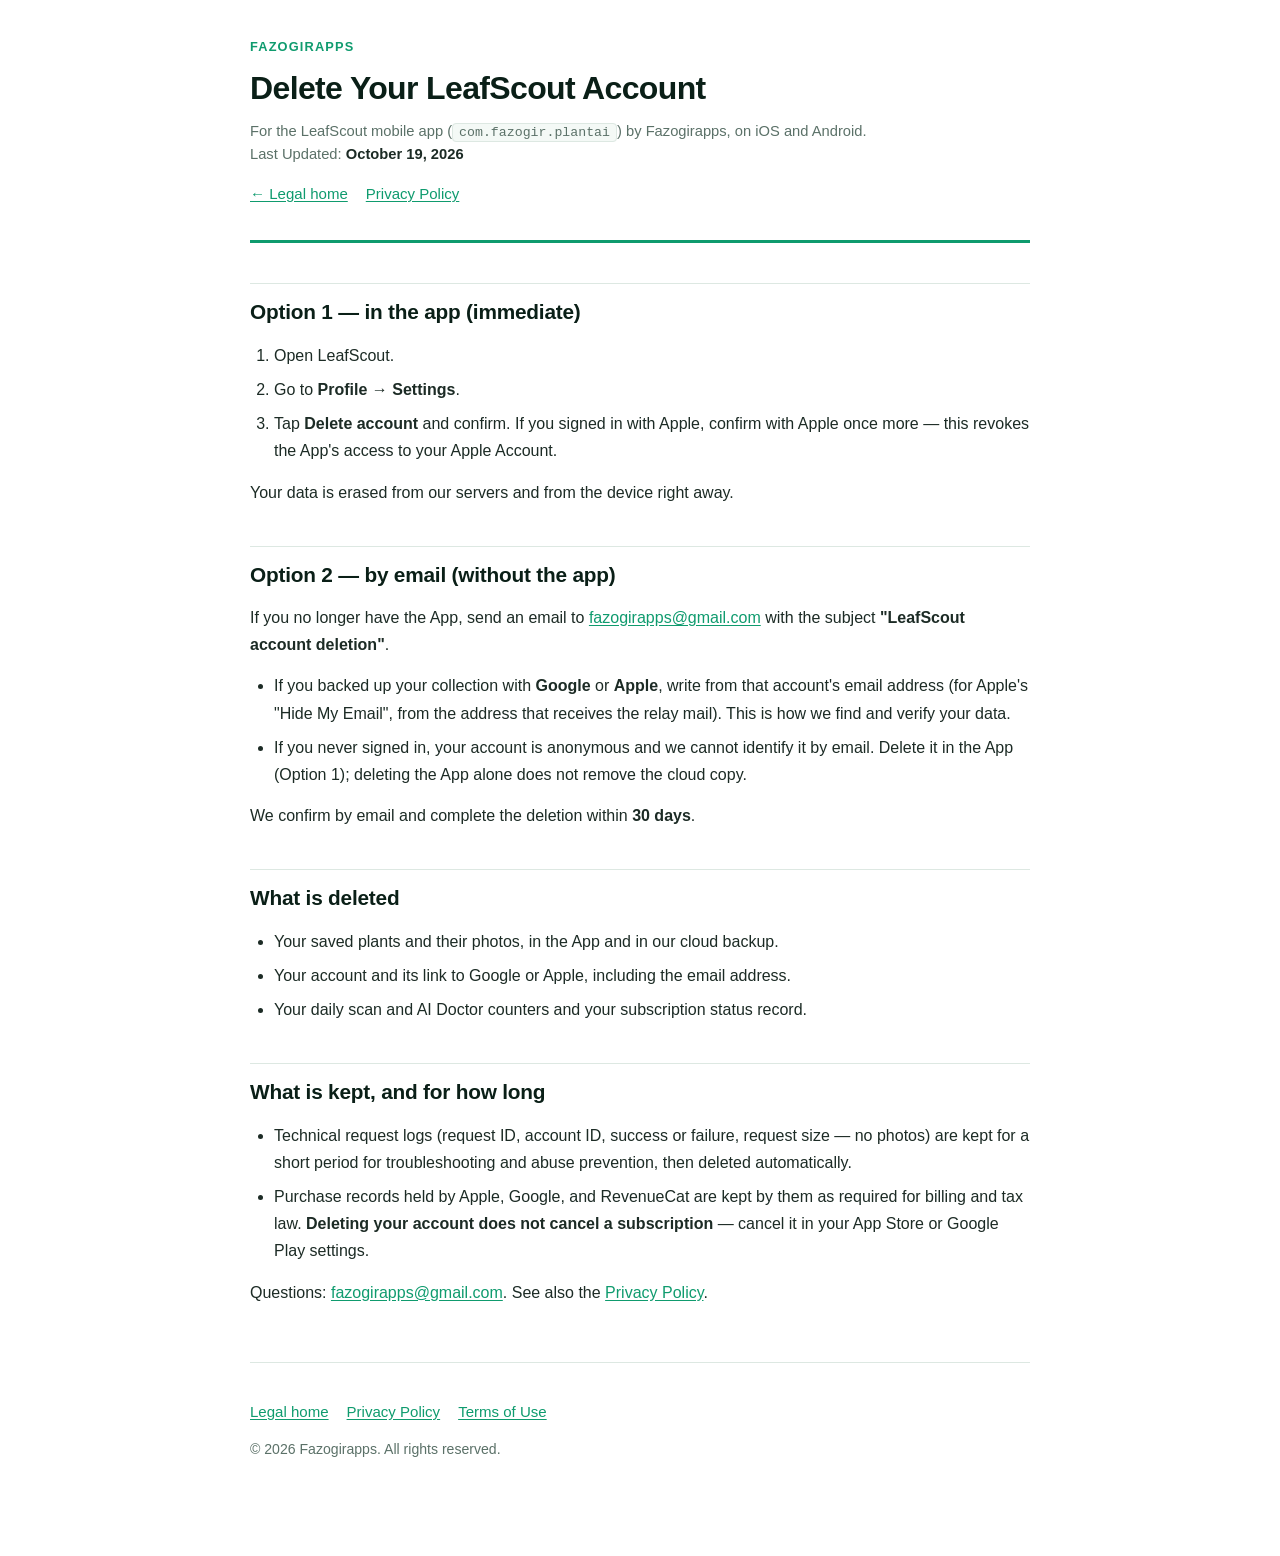
==== delete-account.html @ 69f901ee "Optional Google/Apple backup, feedback, account deletion page - Privacy §2: anonymous by default, op" ====
<!DOCTYPE html>
<html lang="en">
<head>
<meta charset="UTF-8">
<meta name="viewport" content="width=device-width, initial-scale=1.0">
<title>Delete Your Account — LeafScout</title>
<meta name="description" content="How to delete your LeafScout account and data, in the app or by email.">
<link rel="stylesheet" href="assets/style.css">
</head>
<body>

<header class="doc-header">
  <span class="brand">Fazogirapps</span>
  <h1>Delete Your LeafScout Account</h1>
  <p class="meta">
    For the LeafScout mobile app (<code>com.fazogir.plantai</code>) by Fazogirapps, on iOS and Android.<br>
    Last Updated: <strong>October 19, 2026</strong>
  </p>
  <p class="nav-links"><a href="index.html">← Legal home</a><a href="privacy.html">Privacy Policy</a></p>
</header>

<h2>Option 1 — in the app (immediate)</h2>
<ol>
  <li>Open LeafScout.</li>
  <li>Go to <strong>Profile → Settings</strong>.</li>
  <li>Tap <strong>Delete account</strong> and confirm. If you signed in with Apple, confirm with Apple once more — this revokes the App's access to your Apple Account.</li>
</ol>
<p>Your data is erased from our servers and from the device right away.</p>

<h2>Option 2 — by email (without the app)</h2>
<p>If you no longer have the App, send an email to <a href="mailto:fazogirapps@gmail.com?subject=LeafScout%20account%20deletion">fazogirapps@gmail.com</a> with the subject <strong>"LeafScout account deletion"</strong>.</p>
<ul>
  <li>If you backed up your collection with <strong>Google</strong> or <strong>Apple</strong>, write from that account's email address (for Apple's "Hide My Email", from the address that receives the relay mail). This is how we find and verify your data.</li>
  <li>If you never signed in, your account is anonymous and we cannot identify it by email. Delete it in the App (Option 1); deleting the App alone does not remove the cloud copy.</li>
</ul>
<p>We confirm by email and complete the deletion within <strong>30 days</strong>.</p>

<h2>What is deleted</h2>
<ul>
  <li>Your saved plants and their photos, in the App and in our cloud backup.</li>
  <li>Your account and its link to Google or Apple, including the email address.</li>
  <li>Your daily scan and AI Doctor counters and your subscription status record.</li>
</ul>

<h2>What is kept, and for how long</h2>
<ul>
  <li>Technical request logs (request ID, account ID, success or failure, request size — no photos) are kept for a short period for troubleshooting and abuse prevention, then deleted automatically.</li>
  <li>Purchase records held by Apple, Google, and RevenueCat are kept by them as required for billing and tax law. <strong>Deleting your account does not cancel a subscription</strong> — cancel it in your App Store or Google Play settings.</li>
</ul>

<p>Questions: <a href="mailto:fazogirapps@gmail.com">fazogirapps@gmail.com</a>. See also the <a href="privacy.html">Privacy Policy</a>.</p>

<div class="footer">
  <p class="nav-links"><a href="index.html">Legal home</a><a href="privacy.html">Privacy Policy</a><a href="terms.html">Terms of Use</a></p>
  <p>© 2026 Fazogirapps. All rights reserved.</p>
</div>

</body>
</html>
---- assets/style.css ----
/* LeafScout legal pages — shared styles */
:root {
  --bg: #ffffff;
  --bg-soft: #f4f9f6;
  --bg-card: #ffffff;
  --text: #1c2b25;
  --text-muted: #5b7168;
  --heading: #0a1f17;
  --accent: #0f9b6e;
  --accent-soft: #e3f6ee;
  --border: #dde8e2;
  --warn-bg: #fff8e6;
  --warn-border: #e6b800;
  --warn-text: #6b4e00;
}

@media (prefers-color-scheme: dark) {
  :root {
    --bg: #0a1712;
    --bg-soft: #0f2119;
    --bg-card: #10241b;
    --text: #d3e8dd;
    --text-muted: #8fb3a2;
    --heading: #e8f8f0;
    --accent: #2dda93;
    --accent-soft: #12301f;
    --border: #1e402f;
    --warn-bg: #2a2205;
    --warn-border: #a88700;
    --warn-text: #f0d98a;
  }
}

* { box-sizing: border-box; }

body {
  font-family: -apple-system, BlinkMacSystemFont, "Segoe UI", Roboto, Helvetica, Arial, sans-serif;
  line-height: 1.7;
  color: var(--text);
  background: var(--bg);
  max-width: 820px;
  margin: 0 auto;
  padding: 32px 20px 80px;
  font-size: 16px;
  -webkit-text-size-adjust: 100%;
}

header.doc-header {
  border-bottom: 3px solid var(--accent);
  padding-bottom: 20px;
  margin-bottom: 32px;
}

.brand {
  display: inline-block;
  font-size: 0.8rem;
  font-weight: 700;
  letter-spacing: 0.09em;
  text-transform: uppercase;
  color: var(--accent);
  margin-bottom: 10px;
}

h1 {
  color: var(--heading);
  font-size: 2rem;
  line-height: 1.25;
  margin: 0 0 12px;
  letter-spacing: -0.02em;
}

h2 {
  color: var(--heading);
  font-size: 1.3rem;
  margin: 40px 0 12px;
  padding-top: 10px;
  border-top: 1px solid var(--border);
  letter-spacing: -0.01em;
}

h3 {
  color: var(--heading);
  font-size: 1.05rem;
  margin: 26px 0 8px;
}

.meta {
  color: var(--text-muted);
  font-size: 0.92rem;
  line-height: 1.6;
  margin: 0;
}

.meta strong { color: var(--text); }

p { margin: 0 0 14px; }
ul, ol { margin: 0 0 14px; padding-left: 24px; }
li { margin-bottom: 7px; }

a { color: var(--accent); text-decoration: underline; text-underline-offset: 2px; }
a:hover { text-decoration-thickness: 2px; }

code {
  background: var(--bg-soft);
  border: 1px solid var(--border);
  border-radius: 4px;
  padding: 1px 6px;
  font-size: 0.9em;
  font-family: ui-monospace, SFMono-Regular, Menlo, Consolas, monospace;
  word-break: break-word;
}

.summary {
  background: var(--accent-soft);
  border-left: 4px solid var(--accent);
  border-radius: 0 8px 8px 0;
  padding: 18px 22px;
  margin: 0 0 32px;
}
.summary h2 {
  margin: 0 0 10px;
  border-top: none;
  padding-top: 0;
  font-size: 1.05rem;
}
.summary ul { margin-bottom: 0; }

.warning {
  background: var(--warn-bg);
  border: 1px solid var(--warn-border);
  border-left: 4px solid var(--warn-border);
  border-radius: 0 8px 8px 0;
  padding: 18px 22px;
  margin: 20px 0;
  color: var(--warn-text);
}
.warning strong { color: var(--warn-text); }
.warning p:last-child { margin-bottom: 0; }

.table-wrap { overflow-x: auto; margin: 0 0 18px; }
table {
  border-collapse: collapse;
  width: 100%;
  font-size: 0.94rem;
  min-width: 480px;
}
th, td {
  border: 1px solid var(--border);
  padding: 10px 12px;
  text-align: left;
  vertical-align: top;
}
th { background: var(--bg-soft); color: var(--heading); font-weight: 600; }

.footer {
  margin-top: 56px;
  padding-top: 22px;
  border-top: 1px solid var(--border);
  font-size: 0.88rem;
  color: var(--text-muted);
}

.nav-links {
  margin-top: 14px;
  font-size: 0.94rem;
}
.nav-links a { margin-right: 18px; }

@media (max-width: 600px) {
  body { padding: 24px 16px 60px; font-size: 15px; }
  h1 { font-size: 1.55rem; }
  h2 { font-size: 1.15rem; }
}
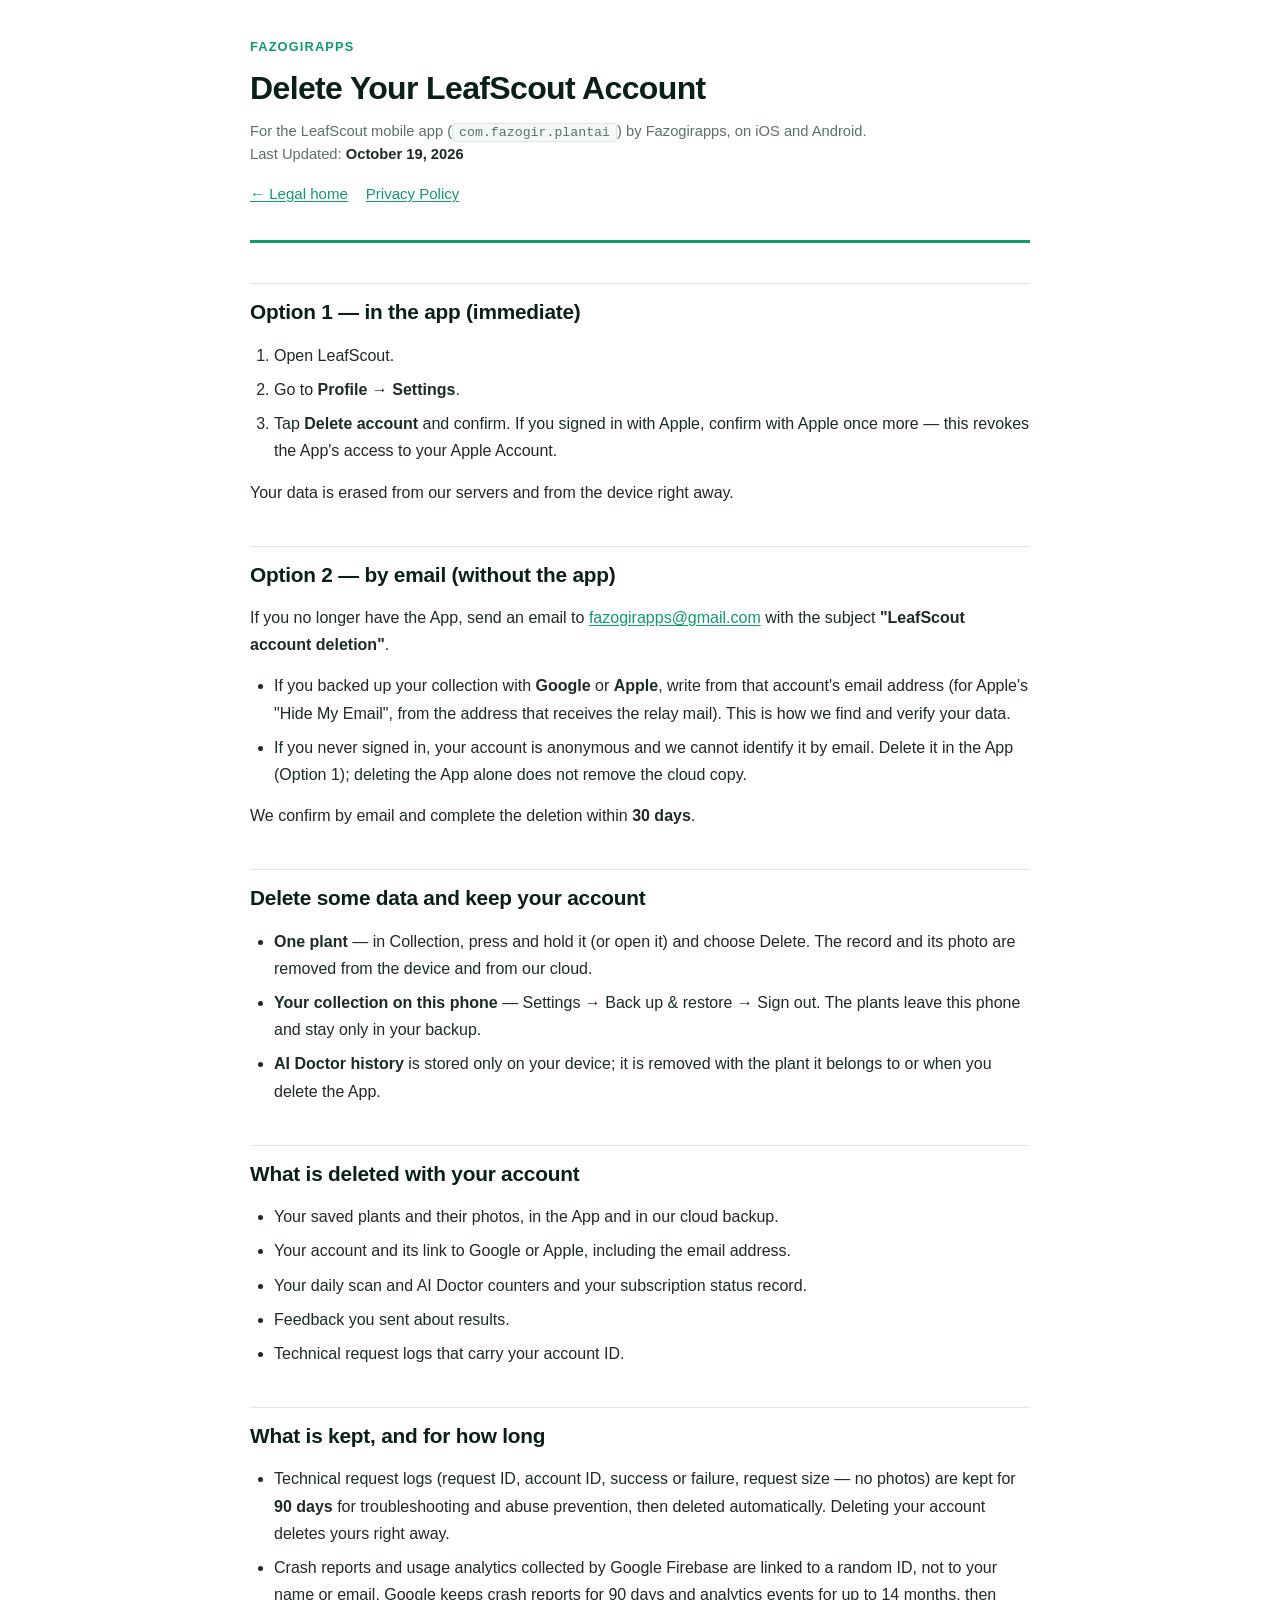
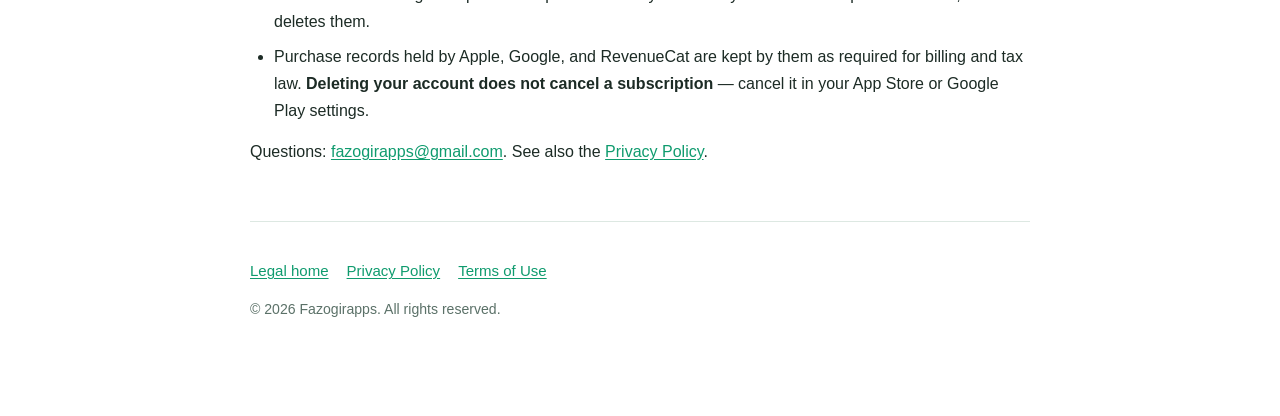
==== commit f570992d: "Request logs: 90 days, deleted with the account; partial deletion without an account Co-Authored-By:" ====
--- a/delete-account.html
+++ b/delete-account.html
@@ -35,16 +35,26 @@
 </ul>
 <p>We confirm by email and complete the deletion within <strong>30 days</strong>.</p>
 
-<h2>What is deleted</h2>
+<h2>Delete some data and keep your account</h2>
+<ul>
+  <li><strong>One plant</strong> — in Collection, press and hold it (or open it) and choose Delete. The record and its photo are removed from the device and from our cloud.</li>
+  <li><strong>Your collection on this phone</strong> — Settings → Back up &amp; restore → Sign out. The plants leave this phone and stay only in your backup.</li>
+  <li><strong>AI Doctor history</strong> is stored only on your device; it is removed with the plant it belongs to or when you delete the App.</li>
+</ul>
+
+<h2>What is deleted with your account</h2>
 <ul>
   <li>Your saved plants and their photos, in the App and in our cloud backup.</li>
   <li>Your account and its link to Google or Apple, including the email address.</li>
   <li>Your daily scan and AI Doctor counters and your subscription status record.</li>
+  <li>Feedback you sent about results.</li>
+  <li>Technical request logs that carry your account ID.</li>
 </ul>
 
 <h2>What is kept, and for how long</h2>
 <ul>
-  <li>Technical request logs (request ID, account ID, success or failure, request size — no photos) are kept for a short period for troubleshooting and abuse prevention, then deleted automatically.</li>
+  <li>Technical request logs (request ID, account ID, success or failure, request size — no photos) are kept for <strong>90 days</strong> for troubleshooting and abuse prevention, then deleted automatically. Deleting your account deletes yours right away.</li>
+  <li>Crash reports and usage analytics collected by Google Firebase are linked to a random ID, not to your name or email. Google keeps crash reports for 90 days and analytics events for up to 14 months, then deletes them.</li>
   <li>Purchase records held by Apple, Google, and RevenueCat are kept by them as required for billing and tax law. <strong>Deleting your account does not cancel a subscription</strong> — cancel it in your App Store or Google Play settings.</li>
 </ul>
 
